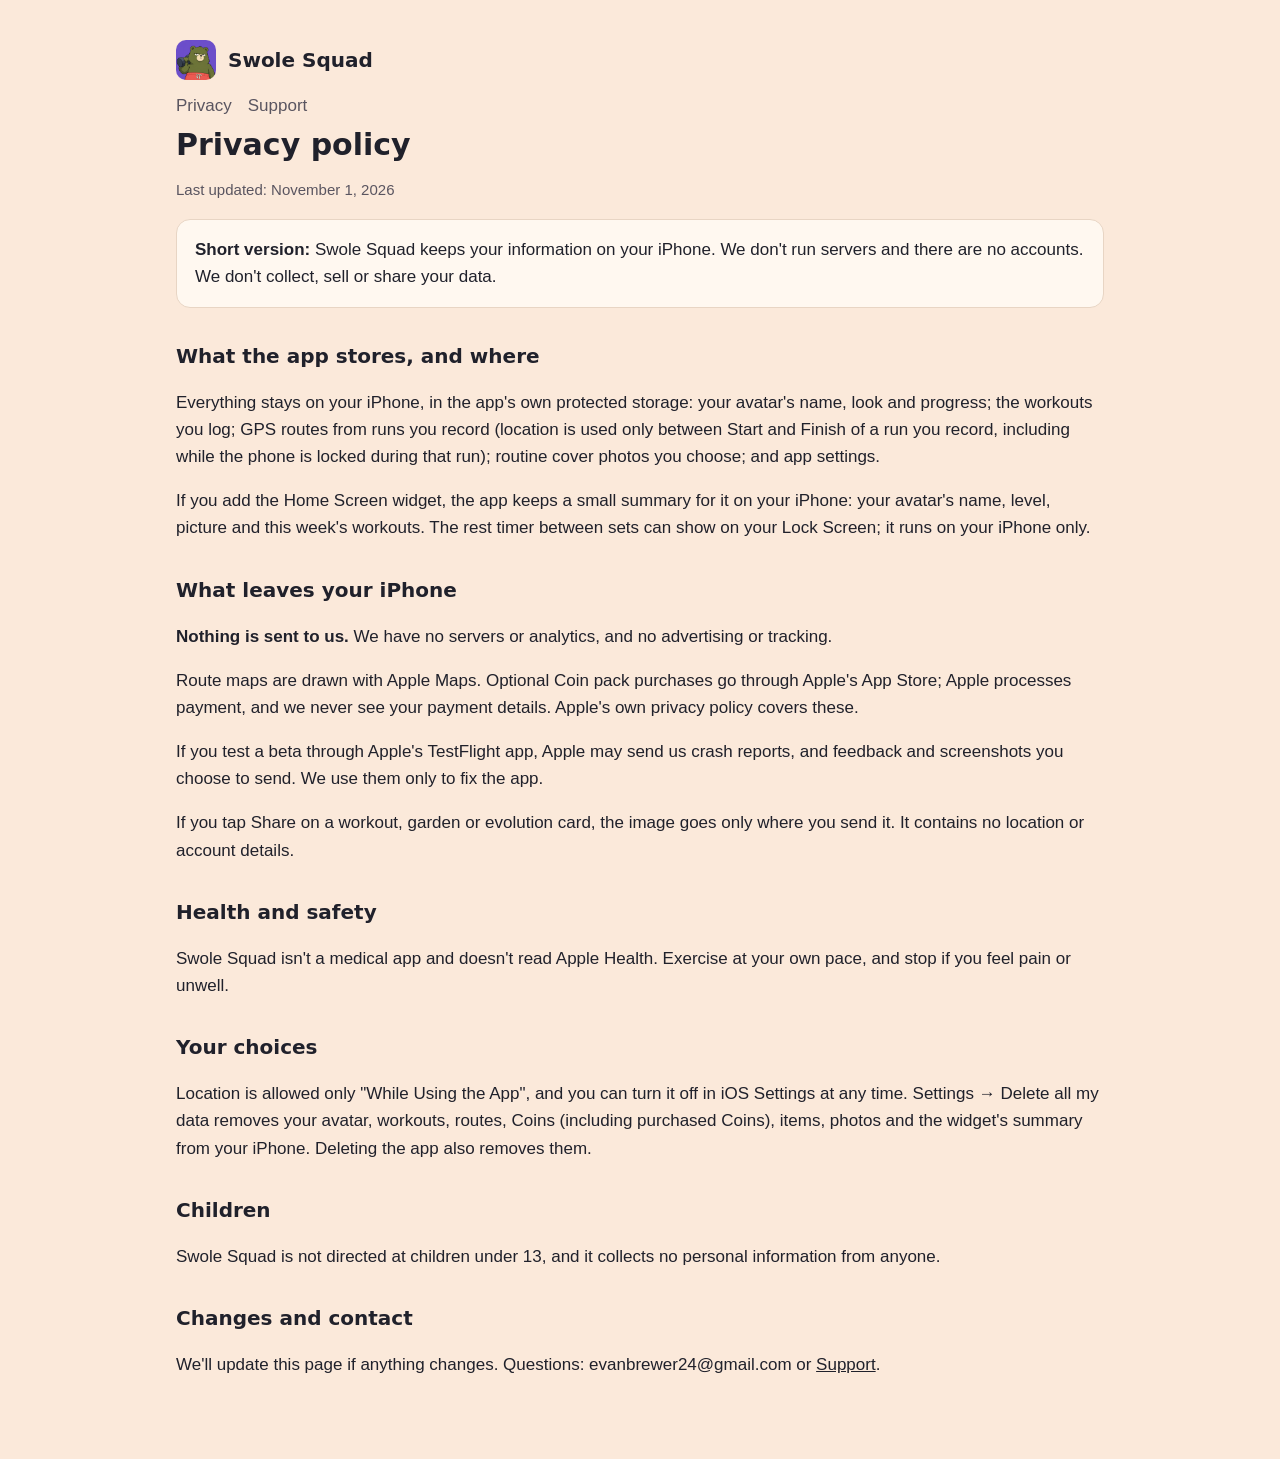
==== privacy.html @ 569f1f13 "Swole Squad website: landing, privacy policy, support Co-Authored-By: Claude Opus 5.5 <noreply@anthr" ====
<!doctype html><html lang="en"><head><meta charset="utf-8"><meta name="viewport" content="width=device-width,initial-scale=1">
<title>Swole Squad Privacy Policy</title><link rel="stylesheet" href="style.css"></head><body><main>
<header class="top"><a href="index.html" style="display:flex;align-items:center;gap:12px;text-decoration:none"><img src="icon-256.png" alt="" width="40" height="40" class="appicon"><strong>Swole Squad</strong></a></header><nav><a href="privacy.html">Privacy</a><a href="support.html">Support</a></nav>
<h1>Privacy policy</h1><p class="muted">Last updated: November 1, 2026</p>
<p class="lead"><strong>Short version:</strong> Swole Squad keeps your information on your iPhone. We don't run servers and there are no accounts. We don't collect, sell or share your data.</p>
<h2>What the app stores, and where</h2>
<p>Everything stays on your iPhone, in the app's own protected storage: your avatar's name, look and progress; the workouts you log; GPS routes from runs you record (location is used only between Start and Finish of a run you record, including while the phone is locked during that run); routine cover photos you choose; and app settings.</p>
<p>If you add the Home Screen widget, the app keeps a small summary for it on your iPhone: your avatar's name, level, picture and this week's workouts. The rest timer between sets can show on your Lock Screen; it runs on your iPhone only.</p>
<h2>What leaves your iPhone</h2>
<p><strong>Nothing is sent to us.</strong> We have no servers or analytics, and no advertising or tracking.</p>
<p>Route maps are drawn with Apple Maps. Optional Coin pack purchases go through Apple's App Store; Apple processes payment, and we never see your payment details. Apple's own privacy policy covers these.</p>
<p>If you test a beta through Apple's TestFlight app, Apple may send us crash reports, and feedback and screenshots you choose to send. We use them only to fix the app.</p>
<p>If you tap Share on a workout, garden or evolution card, the image goes only where you send it. It contains no location or account details.</p>
<h2>Health and safety</h2>
<p>Swole Squad isn't a medical app and doesn't read Apple Health. Exercise at your own pace, and stop if you feel pain or unwell.</p>
<h2>Your choices</h2>
<p>Location is allowed only "While Using the App", and you can turn it off in iOS Settings at any time. Settings → Delete all my data removes your avatar, workouts, routes, Coins (including purchased Coins), items, photos and the widget's summary from your iPhone. Deleting the app also removes them.</p>
<h2>Children</h2>
<p>Swole Squad is not directed at children under 13, and it collects no personal information from anyone.</p>
<h2>Changes and contact</h2>
<p>We'll update this page if anything changes. Questions: evanbrewer24@gmail.com or <a href="support.html">Support</a>.</p>
</main></body></html>
---- style.css ----
:root{--bg:#FBE9DA;--card:#FFF8F0;--ink:#20212B;--muted:#5A5560;--accent:#F5B841;--line:#E8D5C4}
@media (prefers-color-scheme:dark){:root{--bg:#1E1B22;--card:#29252E;--ink:#F3EDE6;--muted:#B9B1A9;--line:#3A3540}}
*{box-sizing:border-box}body{margin:0;background:var(--bg);color:var(--ink);font:17px/1.6 -apple-system,BlinkMacSystemFont,"SF Pro Text","Helvetica Neue",Arial,sans-serif}
main{max-width:680px;margin:0 auto;padding:40px 16px 64px}
header{display:flex;align-items:center;gap:12px;margin-bottom:28px}header strong{font-size:20px}
nav a{color:var(--muted);margin-right:16px;text-decoration:none}nav a:hover{color:var(--ink)}
h1{font-size:30px;line-height:1.2;margin:8px 0 6px}h2{font-size:20px;margin:32px 0 8px}
.lead{background:var(--card);border:1px solid var(--line);border-radius:14px;padding:16px 18px}
.muted{color:var(--muted);font-size:15px}a{color:inherit}
:root{--display:"Fredoka","Avenir Next Rounded",system-ui,sans-serif;--body:"Nunito",-apple-system,BlinkMacSystemFont,"Helvetica Neue",Arial,sans-serif;--coral:#E8604C;--sun:#F5B841}
body{font-family:var(--body)}
main{max-width:960px;padding-left:max(16px,env(safe-area-inset-left,0px));padding-right:max(16px,env(safe-area-inset-right,0px))}
.top{display:flex;align-items:center;gap:12px;flex-wrap:wrap;margin-bottom:12px}.top nav{margin-left:auto}.top nav a{margin:0 0 0 16px}
.appicon{border-radius:10px}
h1,h2,.top strong{font-family:var(--display);font-weight:600}
.hero{display:grid;grid-template-columns:1.1fr .9fr;gap:24px;align-items:center;padding:24px 0 8px}
.hero h1{font-size:clamp(36px,6vw,58px);line-height:1.05;margin:4px 0 14px;text-wrap:balance}
.kicker{color:var(--coral);font-weight:700;letter-spacing:.04em;margin:0}
.lede{font-size:19px;max-width:34ch;margin:0 0 14px}
.status{display:inline-block;background:var(--sun);color:#20212B;border:2px solid #20212B;border-radius:999px;padding:6px 14px;font-weight:700;margin:0}
.bear{width:100%;height:auto;max-width:420px;justify-self:center}
.grid{display:grid;grid-template-columns:repeat(3,1fr);gap:14px;margin:28px 0}
.card{background:var(--card);border:1px solid var(--line);border-radius:16px;padding:16px 18px;min-width:0}
.card h2{margin:0 0 6px;font-size:22px}.card p{margin:0}
.fair{background:var(--card);border:2px solid var(--ink);border-radius:18px;padding:18px 20px}
.fair h2{margin:0 0 8px}.fair ul{margin:0;padding-left:20px}
footer{margin-top:28px;color:var(--muted);font-size:15px}
@media (max-width:720px){.hero{grid-template-columns:1fr}.bear{max-width:300px;order:-1}.grid{grid-template-columns:1fr}}
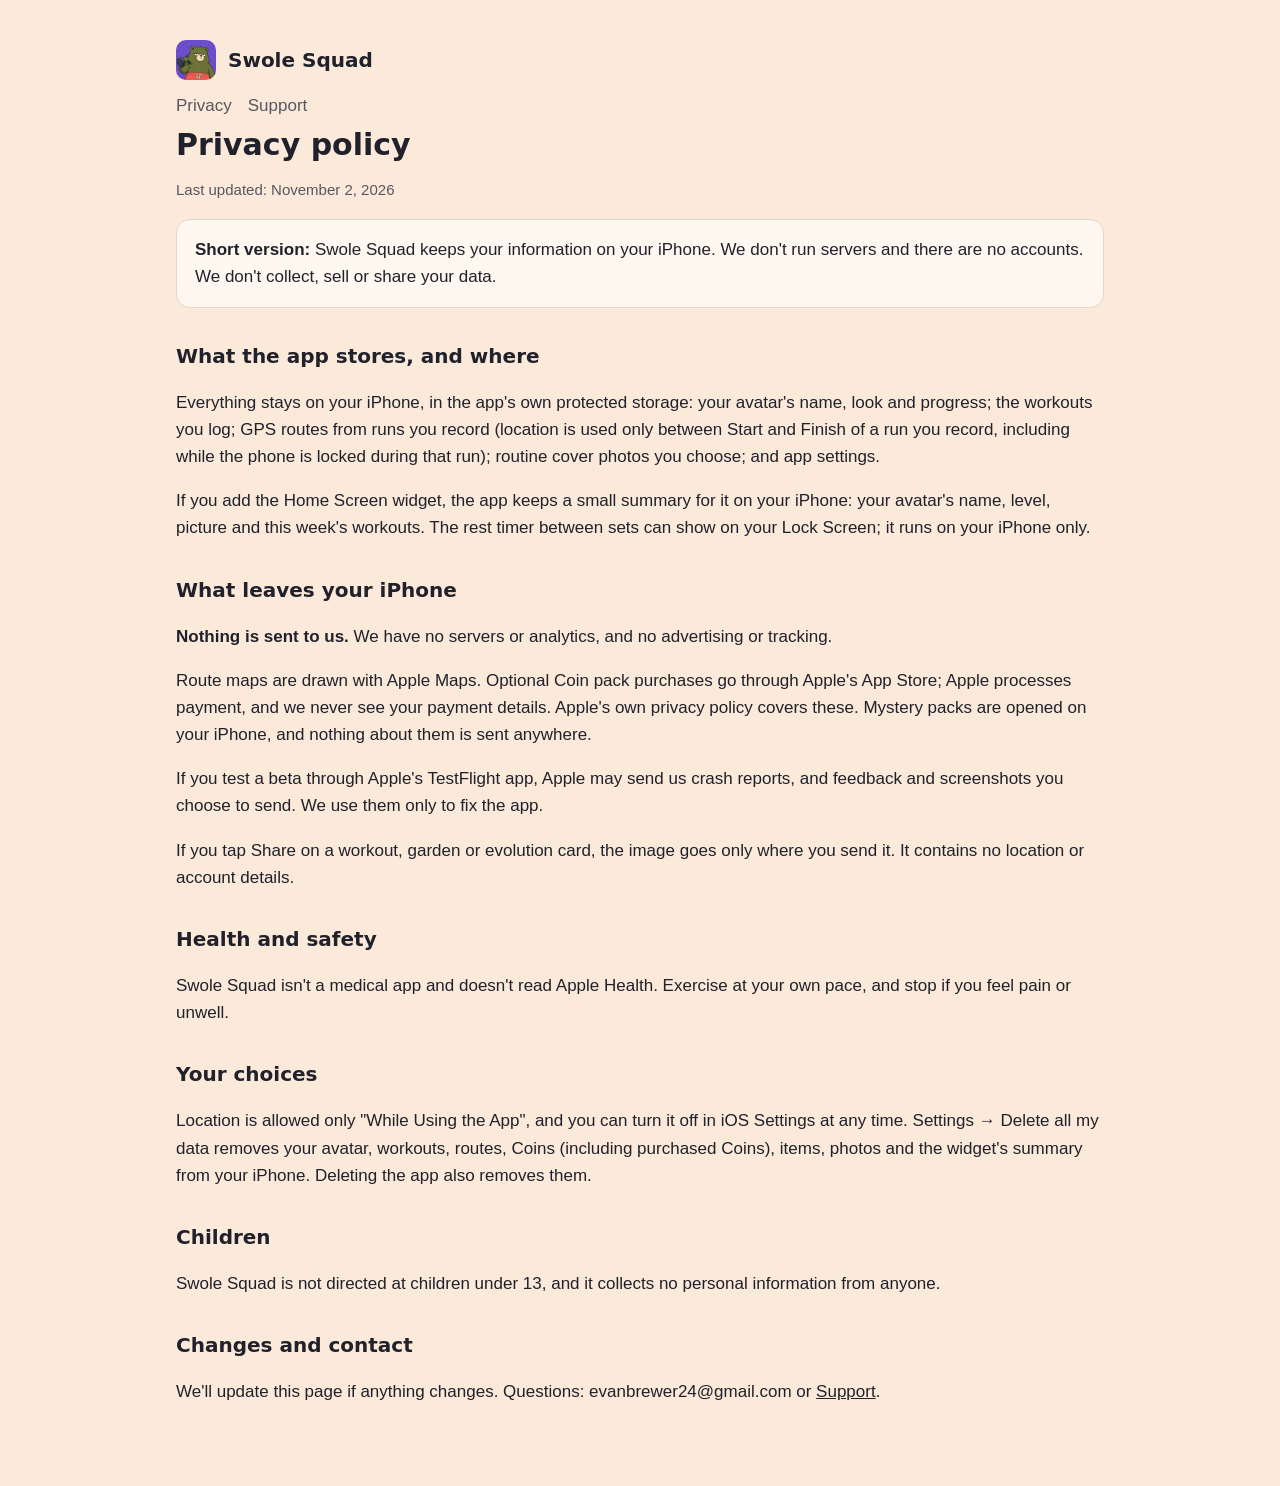
==== commit e2b6d49d: "Support: daily Coin limit, mystery packs and refunds; privacy: packs open on device Co-Authored-By: " ====
--- a/privacy.html
+++ b/privacy.html
@@ -1,14 +1,14 @@
 <!doctype html><html lang="en"><head><meta charset="utf-8"><meta name="viewport" content="width=device-width,initial-scale=1">
 <title>Swole Squad Privacy Policy</title><link rel="stylesheet" href="style.css"></head><body><main>
 <header class="top"><a href="index.html" style="display:flex;align-items:center;gap:12px;text-decoration:none"><img src="icon-256.png" alt="" width="40" height="40" class="appicon"><strong>Swole Squad</strong></a></header><nav><a href="privacy.html">Privacy</a><a href="support.html">Support</a></nav>
-<h1>Privacy policy</h1><p class="muted">Last updated: November 1, 2026</p>
+<h1>Privacy policy</h1><p class="muted">Last updated: November 2, 2026</p>
 <p class="lead"><strong>Short version:</strong> Swole Squad keeps your information on your iPhone. We don't run servers and there are no accounts. We don't collect, sell or share your data.</p>
 <h2>What the app stores, and where</h2>
 <p>Everything stays on your iPhone, in the app's own protected storage: your avatar's name, look and progress; the workouts you log; GPS routes from runs you record (location is used only between Start and Finish of a run you record, including while the phone is locked during that run); routine cover photos you choose; and app settings.</p>
 <p>If you add the Home Screen widget, the app keeps a small summary for it on your iPhone: your avatar's name, level, picture and this week's workouts. The rest timer between sets can show on your Lock Screen; it runs on your iPhone only.</p>
 <h2>What leaves your iPhone</h2>
 <p><strong>Nothing is sent to us.</strong> We have no servers or analytics, and no advertising or tracking.</p>
-<p>Route maps are drawn with Apple Maps. Optional Coin pack purchases go through Apple's App Store; Apple processes payment, and we never see your payment details. Apple's own privacy policy covers these.</p>
+<p>Route maps are drawn with Apple Maps. Optional Coin pack purchases go through Apple's App Store; Apple processes payment, and we never see your payment details. Apple's own privacy policy covers these. Mystery packs are opened on your iPhone, and nothing about them is sent anywhere.</p>
 <p>If you test a beta through Apple's TestFlight app, Apple may send us crash reports, and feedback and screenshots you choose to send. We use them only to fix the app.</p>
 <p>If you tap Share on a workout, garden or evolution card, the image goes only where you send it. It contains no location or account details.</p>
 <h2>Health and safety</h2>
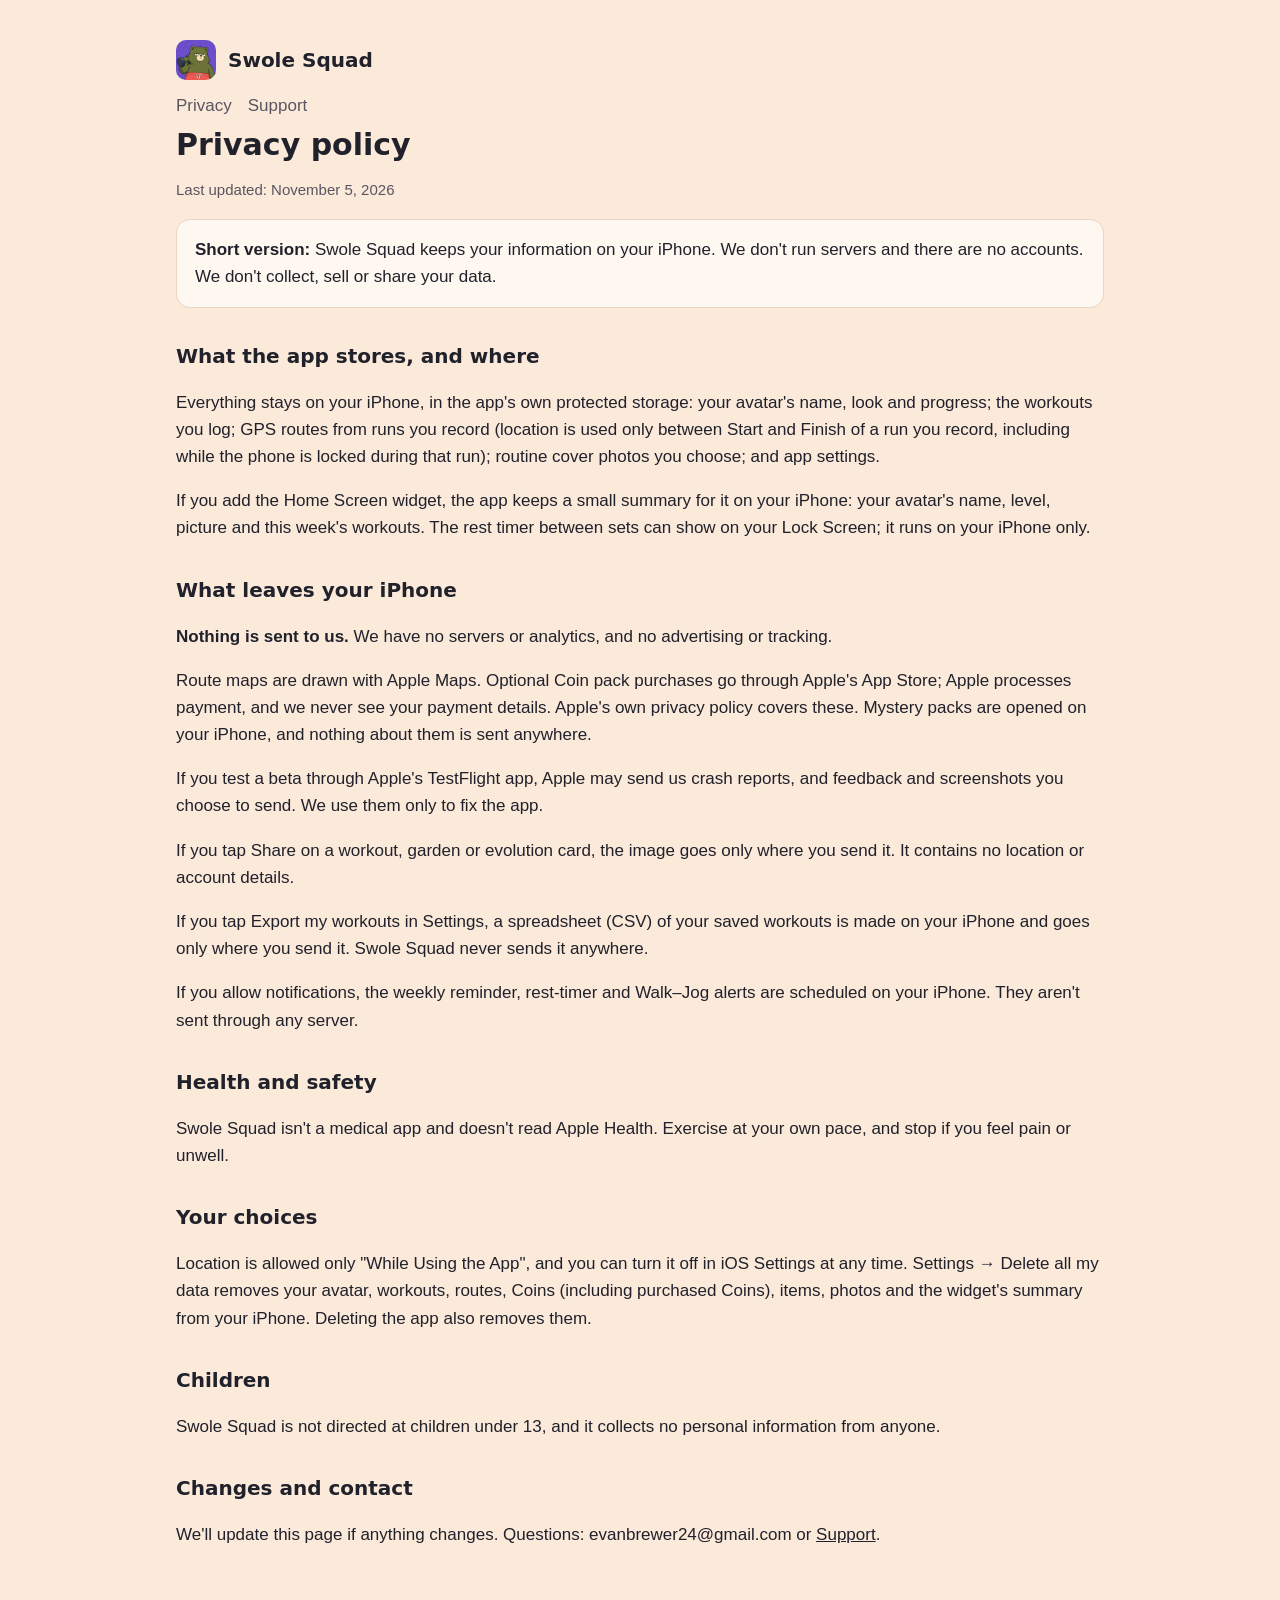
==== commit 5fba7834: "Privacy: workout CSV export and local alerts stay on the iPhone Co-Authored-By: Claude Opus 5.5 <nor" ====
--- a/privacy.html
+++ b/privacy.html
@@ -1,7 +1,7 @@
 <!doctype html><html lang="en"><head><meta charset="utf-8"><meta name="viewport" content="width=device-width,initial-scale=1">
 <title>Swole Squad Privacy Policy</title><link rel="stylesheet" href="style.css"></head><body><main>
 <header class="top"><a href="index.html" style="display:flex;align-items:center;gap:12px;text-decoration:none"><img src="icon-256.png" alt="" width="40" height="40" class="appicon"><strong>Swole Squad</strong></a></header><nav><a href="privacy.html">Privacy</a><a href="support.html">Support</a></nav>
-<h1>Privacy policy</h1><p class="muted">Last updated: November 2, 2026</p>
+<h1>Privacy policy</h1><p class="muted">Last updated: November 5, 2026</p>
 <p class="lead"><strong>Short version:</strong> Swole Squad keeps your information on your iPhone. We don't run servers and there are no accounts. We don't collect, sell or share your data.</p>
 <h2>What the app stores, and where</h2>
 <p>Everything stays on your iPhone, in the app's own protected storage: your avatar's name, look and progress; the workouts you log; GPS routes from runs you record (location is used only between Start and Finish of a run you record, including while the phone is locked during that run); routine cover photos you choose; and app settings.</p>
@@ -11,6 +11,8 @@
 <p>Route maps are drawn with Apple Maps. Optional Coin pack purchases go through Apple's App Store; Apple processes payment, and we never see your payment details. Apple's own privacy policy covers these. Mystery packs are opened on your iPhone, and nothing about them is sent anywhere.</p>
 <p>If you test a beta through Apple's TestFlight app, Apple may send us crash reports, and feedback and screenshots you choose to send. We use them only to fix the app.</p>
 <p>If you tap Share on a workout, garden or evolution card, the image goes only where you send it. It contains no location or account details.</p>
+<p>If you tap Export my workouts in Settings, a spreadsheet (CSV) of your saved workouts is made on your iPhone and goes only where you send it. Swole Squad never sends it anywhere.</p>
+<p>If you allow notifications, the weekly reminder, rest-timer and Walk–Jog alerts are scheduled on your iPhone. They aren't sent through any server.</p>
 <h2>Health and safety</h2>
 <p>Swole Squad isn't a medical app and doesn't read Apple Health. Exercise at your own pace, and stop if you feel pain or unwell.</p>
 <h2>Your choices</h2>
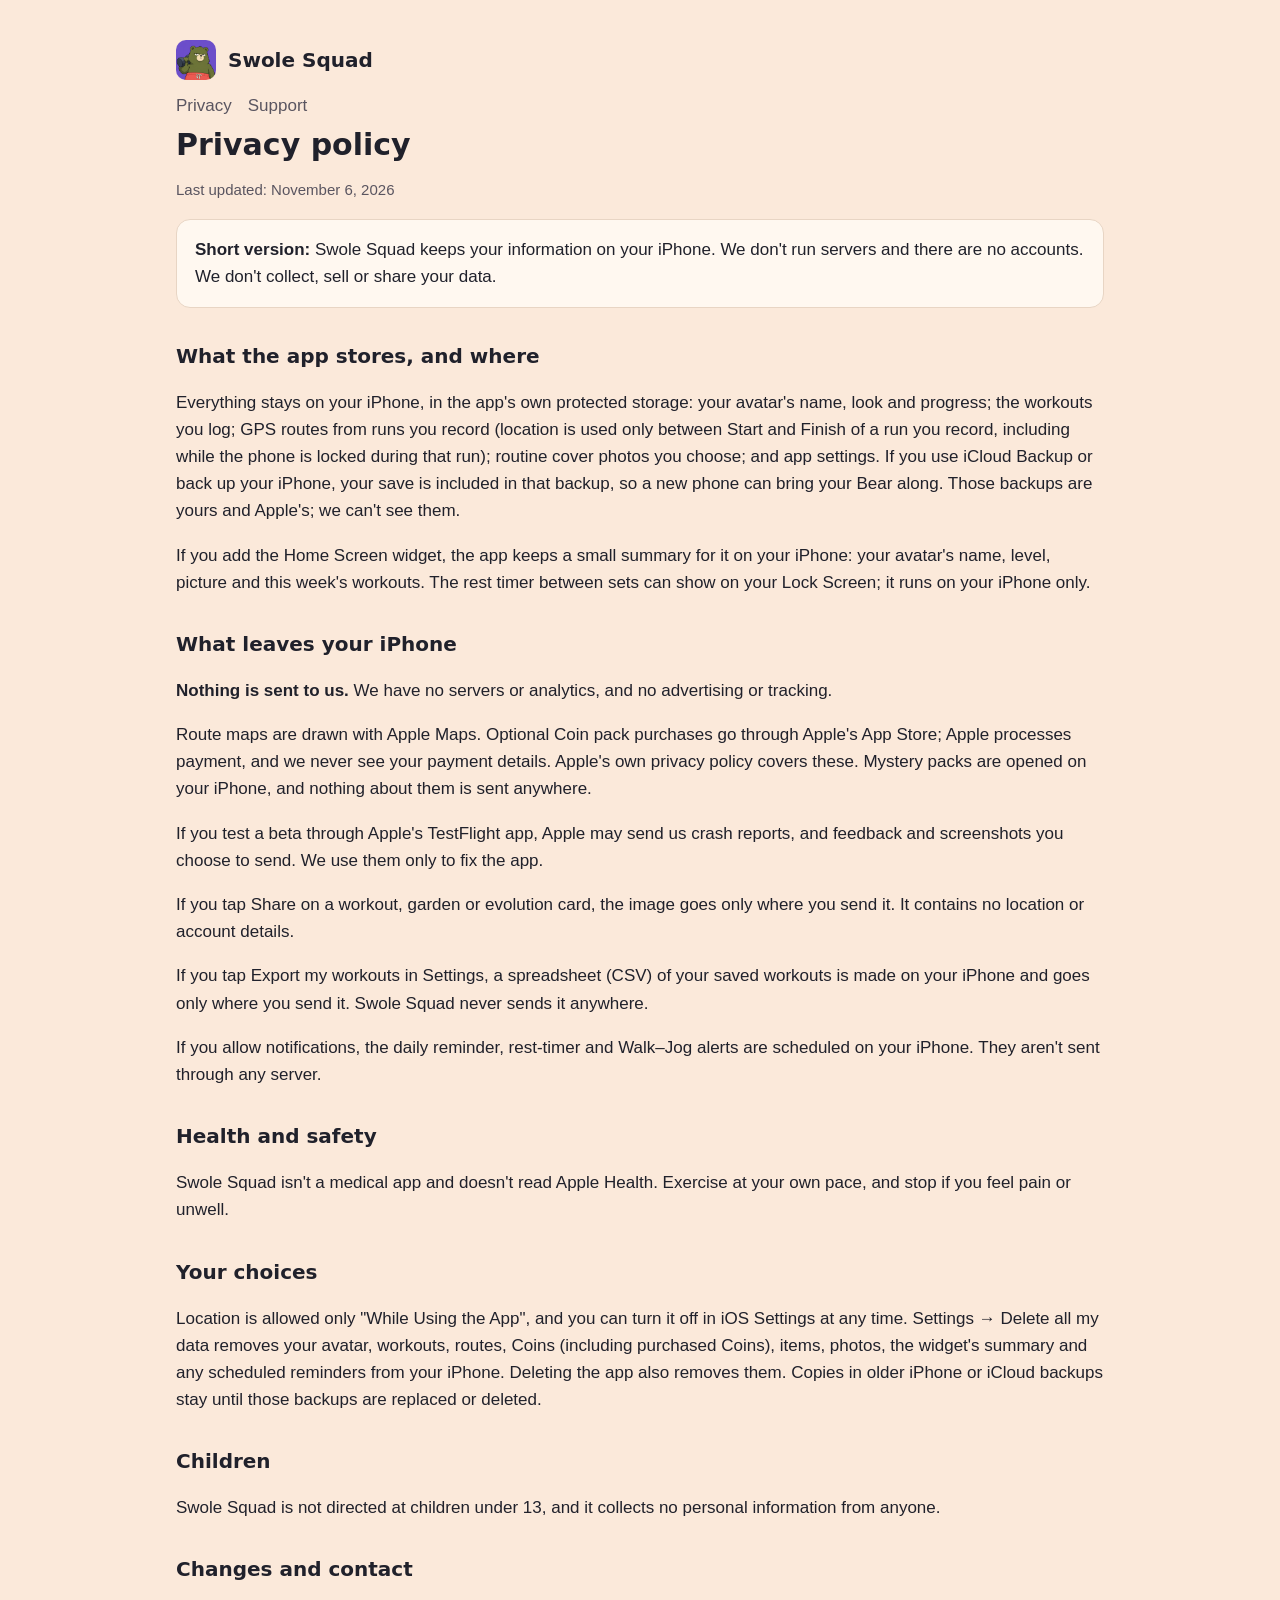
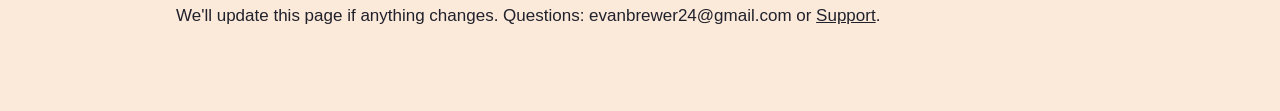
==== commit 228665ae: "Correct the reminder wording and describe backups The reminder is daily. Saves now go into the playe" ====
--- a/privacy.html
+++ b/privacy.html
@@ -1,10 +1,10 @@
 <!doctype html><html lang="en"><head><meta charset="utf-8"><meta name="viewport" content="width=device-width,initial-scale=1">
 <title>Swole Squad Privacy Policy</title><link rel="stylesheet" href="style.css"></head><body><main>
 <header class="top"><a href="index.html" style="display:flex;align-items:center;gap:12px;text-decoration:none"><img src="icon-256.png" alt="" width="40" height="40" class="appicon"><strong>Swole Squad</strong></a></header><nav><a href="privacy.html">Privacy</a><a href="support.html">Support</a></nav>
-<h1>Privacy policy</h1><p class="muted">Last updated: November 5, 2026</p>
+<h1>Privacy policy</h1><p class="muted">Last updated: November 6, 2026</p>
 <p class="lead"><strong>Short version:</strong> Swole Squad keeps your information on your iPhone. We don't run servers and there are no accounts. We don't collect, sell or share your data.</p>
 <h2>What the app stores, and where</h2>
-<p>Everything stays on your iPhone, in the app's own protected storage: your avatar's name, look and progress; the workouts you log; GPS routes from runs you record (location is used only between Start and Finish of a run you record, including while the phone is locked during that run); routine cover photos you choose; and app settings.</p>
+<p>Everything stays on your iPhone, in the app's own protected storage: your avatar's name, look and progress; the workouts you log; GPS routes from runs you record (location is used only between Start and Finish of a run you record, including while the phone is locked during that run); routine cover photos you choose; and app settings. If you use iCloud Backup or back up your iPhone, your save is included in that backup, so a new phone can bring your Bear along. Those backups are yours and Apple's; we can't see them.</p>
 <p>If you add the Home Screen widget, the app keeps a small summary for it on your iPhone: your avatar's name, level, picture and this week's workouts. The rest timer between sets can show on your Lock Screen; it runs on your iPhone only.</p>
 <h2>What leaves your iPhone</h2>
 <p><strong>Nothing is sent to us.</strong> We have no servers or analytics, and no advertising or tracking.</p>
@@ -12,11 +12,11 @@
 <p>If you test a beta through Apple's TestFlight app, Apple may send us crash reports, and feedback and screenshots you choose to send. We use them only to fix the app.</p>
 <p>If you tap Share on a workout, garden or evolution card, the image goes only where you send it. It contains no location or account details.</p>
 <p>If you tap Export my workouts in Settings, a spreadsheet (CSV) of your saved workouts is made on your iPhone and goes only where you send it. Swole Squad never sends it anywhere.</p>
-<p>If you allow notifications, the weekly reminder, rest-timer and Walk–Jog alerts are scheduled on your iPhone. They aren't sent through any server.</p>
+<p>If you allow notifications, the daily reminder, rest-timer and Walk–Jog alerts are scheduled on your iPhone. They aren't sent through any server.</p>
 <h2>Health and safety</h2>
 <p>Swole Squad isn't a medical app and doesn't read Apple Health. Exercise at your own pace, and stop if you feel pain or unwell.</p>
 <h2>Your choices</h2>
-<p>Location is allowed only "While Using the App", and you can turn it off in iOS Settings at any time. Settings → Delete all my data removes your avatar, workouts, routes, Coins (including purchased Coins), items, photos and the widget's summary from your iPhone. Deleting the app also removes them.</p>
+<p>Location is allowed only "While Using the App", and you can turn it off in iOS Settings at any time. Settings → Delete all my data removes your avatar, workouts, routes, Coins (including purchased Coins), items, photos, the widget's summary and any scheduled reminders from your iPhone. Deleting the app also removes them. Copies in older iPhone or iCloud backups stay until those backups are replaced or deleted.</p>
 <h2>Children</h2>
 <p>Swole Squad is not directed at children under 13, and it collects no personal information from anyone.</p>
 <h2>Changes and contact</h2>
